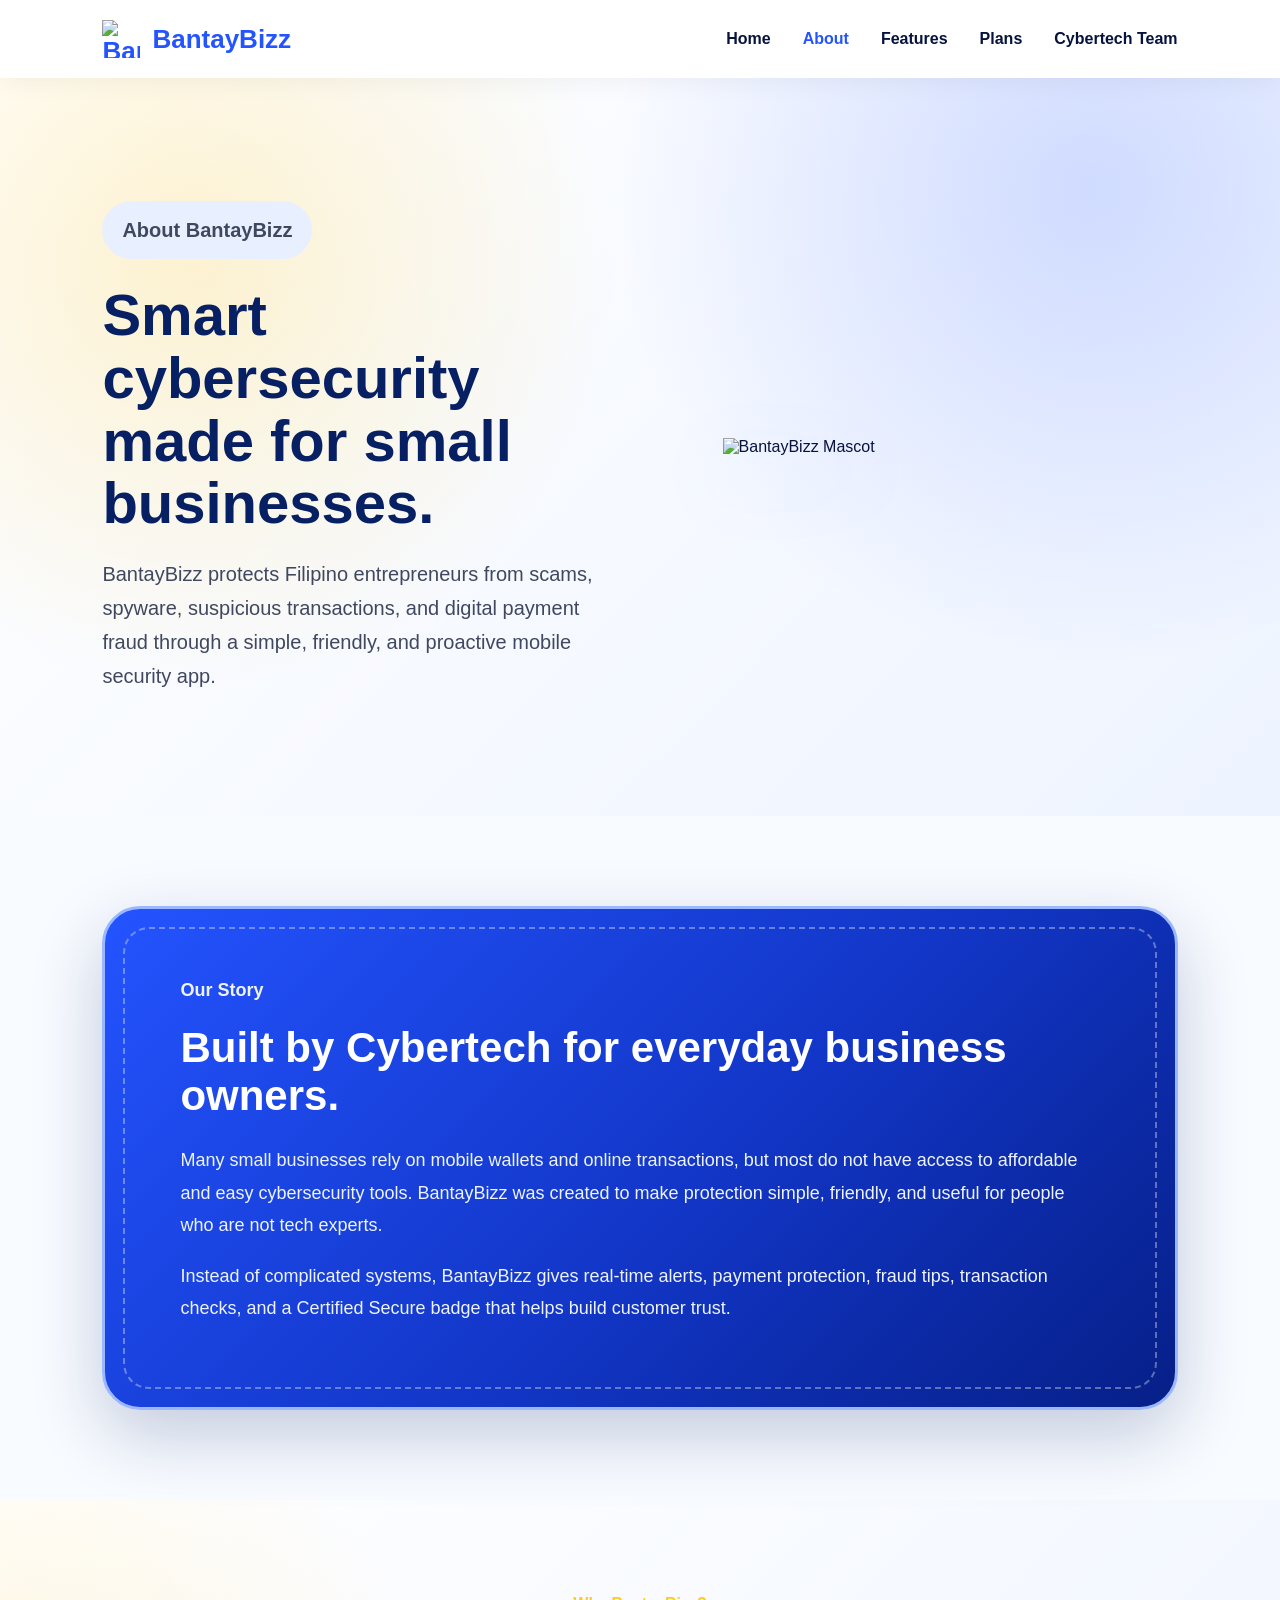
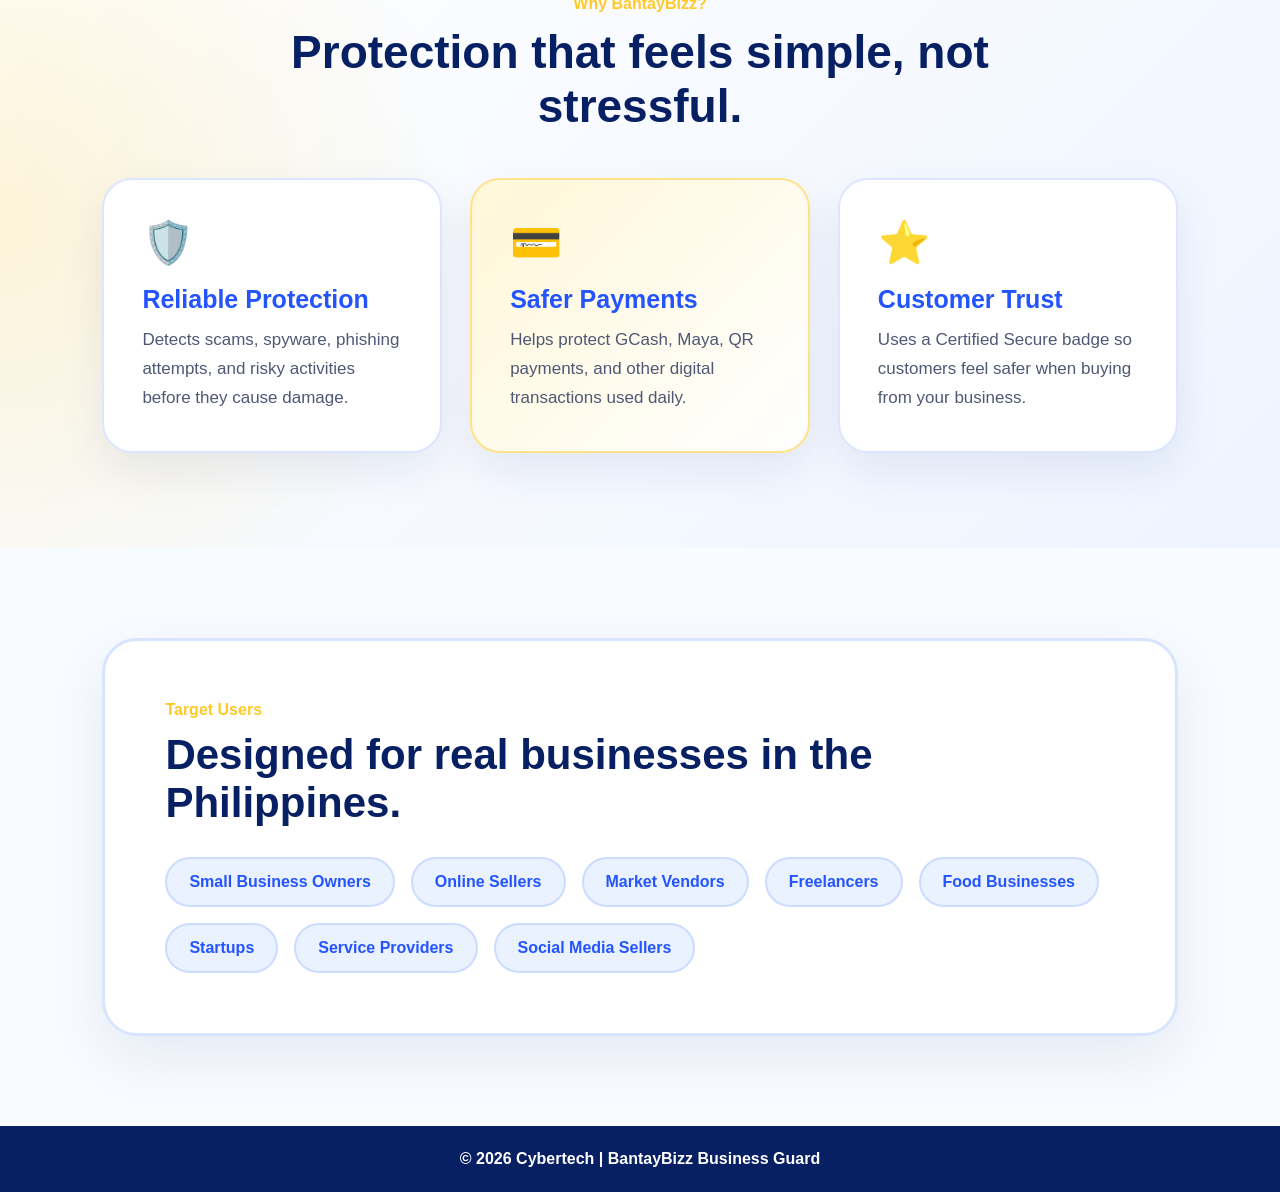
==== about.html @ c8e2ccb4 "Add files via upload" ====
<!DOCTYPE html>
<html lang="en">

<head>
    <meta charset="UTF-8" />
    <meta name="viewport" content="width=device-width, initial-scale=1.0" />
    <title>About | BantayBizz</title>
    <link rel="stylesheet" href="style.css?v=12" />
</head>

<body>

    <header>
        <nav class="navbar">
            <a href="index.html" class="brand">
                <img src="pics/app_icon.png" alt="BantayBizz Icon">
                <span>BantayBizz</span>
            </a>

            <ul class="nav-links">
                <li><a href="index.html">Home</a></li>
                <li><a href="about.html" class="active">About</a></li>
                <li><a href="features.html">Features</a></li>
                <li><a href="plans.html">Plans</a></li>
                <li><a href="cybertech.html">Cybertech Team</a></li>
            </ul>
        </nav>
    </header>

    <main>

        <section class="about-hero">
            <div class="about-hero-text">
                <p class="badge">About BantayBizz</p>
                <h1>Smart cybersecurity made for small businesses.</h1>
                <p>
                    BantayBizz protects Filipino entrepreneurs from scams, spyware,
                    suspicious transactions, and digital payment fraud through a simple,
                    friendly, and proactive mobile security app.
                </p>
            </div>

            <div class="about-hero-img">
                <img src="pics/mascot.png" alt="BantayBizz Mascot">
            </div>
        </section>

        <section class="about-content">
            <div class="about-blue-card">
                <p class="section-label">Our Story</p>
                <h2>Built by Cybertech for everyday business owners.</h2>

                <p>
                    Many small businesses rely on mobile wallets and online transactions, but
                    most do not have access to affordable and easy cybersecurity tools.
                    BantayBizz was created to make protection simple, friendly, and useful for
                    people who are not tech experts.
                </p>

                <p>
                    Instead of complicated systems, BantayBizz gives real-time alerts,
                    payment protection, fraud tips, transaction checks, and a Certified Secure
                    badge that helps build customer trust.
                </p>
            </div>
        </section>

        <section class="why-section">
            <p class="section-label center">Why BantayBizz?</p>
            <h2 class="section-title">Protection that feels simple, not stressful.</h2>

            <div class="three-grid">
                <div class="why-card">
                    <span>🛡️</span>
                    <h3>Reliable Protection</h3>
                    <p>Detects scams, spyware, phishing attempts, and risky activities before they cause damage.</p>
                </div>

                <div class="why-card yellow-card">
                    <span>💳</span>
                    <h3>Safer Payments</h3>
                    <p>Helps protect GCash, Maya, QR payments, and other digital transactions used daily.</p>
                </div>

                <div class="why-card">
                    <span>⭐</span>
                    <h3>Customer Trust</h3>
                    <p>Uses a Certified Secure badge so customers feel safer when buying from your business.</p>
                </div>
            </div>
        </section>

        <section class="target-section">
            <div class="target-box">
                <p class="section-label">Target Users</p>
                <h2>Designed for real businesses in the Philippines.</h2>

                <div class="target-tags">
                    <span>Small Business Owners</span>
                    <span>Online Sellers</span>
                    <span>Market Vendors</span>
                    <span>Freelancers</span>
                    <span>Food Businesses</span>
                    <span>Startups</span>
                    <span>Service Providers</span>
                    <span>Social Media Sellers</span>
                </div>
            </div>
        </section>

    </main>

    <footer>
        <p>© 2026 Cybertech | BantayBizz Business Guard</p>
    </footer>

</body>

</html>
---- style.css ----
* {
    margin: 0;
    padding: 0;
    box-sizing: border-box;
    font-family: "Trebuchet MS", Arial, sans-serif;
}

:root {
    --blue: #2454ff;
    --blue2: #1236c7;
    --dark: #071f63;
    --yellow: #ffc928;
    --text: #07133f;
    --green: #10b861;
}

body {
    color: var(--text);
    background: #f8fbff;
}

header {
    background: white;
    box-shadow: 0 4px 25px rgba(0, 0, 0, 0.05);
    position: sticky;
    top: 0;
    z-index: 99;
}

.navbar {
    width: 84%;
    height: 78px;
    margin: auto;
    display: flex;
    align-items: center;
    justify-content: space-between;
}

.brand {
    text-decoration: none;
    color: var(--blue);
    font-size: 26px;
    font-weight: 900;
    display: flex;
    align-items: center;
    gap: 12px;
}

.brand img {
    width: 38px;
    height: 38px;
    object-fit: contain;
}

.nav-links {
    display: flex;
    list-style: none;
    gap: 32px;
}

.nav-links a {
    text-decoration: none;
    color: var(--text);
    font-weight: 900;
}

.nav-links a:hover,
.nav-links .active {
    color: var(--blue);
}

.hero {
    width: 100%;
    min-height: 88vh;
    display: grid;
    grid-template-columns: minmax(0, 1fr) 450px;
    align-items: center;
    gap: 80px;
    padding: 80px 8%;
    background:
        radial-gradient(circle at 15% 25%, rgba(255, 200, 0, 0.26), transparent 35%),
        radial-gradient(circle at 85% 20%, rgba(36, 84, 255, 0.2), transparent 40%),
        radial-gradient(circle at 50% 100%, rgba(255, 215, 0, 0.1), transparent 45%),
        linear-gradient(135deg, #ffffff 0%, #f7faff 45%, #edf3ff 100%);
    position: relative;
    overflow: hidden;
}

.hero::before {
    content: "✦  ✧  ✦";
    position: absolute;
    top: 105px;
    left: 44%;
    color: rgba(36, 84, 255, 0.18);
    font-size: 38px;
    letter-spacing: 35px;
}

.badge {
    display: inline-block;
    background: #e8efff;
    color: var(--blue);
    padding: 12px 20px;
    border-radius: 40px;
    font-weight: 900;
    margin-bottom: 25px;
}

.hero h1 {
    font-size: 66px;
    line-height: 1.05;
    color: var(--dark);
    margin-bottom: 20px;
}

.hero h1 span {
    color: var(--blue);
}

.hero h1::after {
    content: "";
    display: block;
    width: 180px;
    height: 7px;
    background: var(--yellow);
    border-radius: 20px;
    margin-top: 20px;
}

.description {
    max-width: 560px;
    font-size: 20px;
    line-height: 1.5;
    color: #3d4253;
    margin-bottom: 30px;
}

.buttons {
    display: flex;
    gap: 15px;
}

.btn {
    text-decoration: none;
    padding: 15px 28px;
    border-radius: 40px;
    font-weight: 900;
    display: inline-block;
}

.primary {
    background: var(--blue);
    color: white;
}

.secondary {
    border: 2px solid var(--blue);
    color: var(--blue);
}

.light-btn {
    background: var(--yellow);
    color: var(--dark);
}

.hero-phone {
    display: flex;
    justify-content: center;
    align-items: center;
}

.iphone {
    width: 370px;
    height: 715px;
    background: linear-gradient(180deg, #fffefa 0%, #f7faff 100%);
    border: 10px solid #111;
    border-radius: 54px;
    padding: 58px 22px 82px;
    position: relative;
    overflow: hidden;
    box-shadow: 0 38px 90px rgba(36, 84, 255, 0.30);
}

.dynamic-island {
    position: absolute;
    top: 18px;
    left: 50%;
    transform: translateX(-50%);
    width: 112px;
    height: 30px;
    background: #111;
    border-radius: 40px;
    z-index: 5;
}

.phone-status {
    display: flex;
    justify-content: space-between;
    font-size: 13px;
    font-weight: 900;
    margin-bottom: 18px;
}

.status-icons {
    display: flex;
    align-items: center;
    gap: 8px;
}

.signal {
    width: 18px;
    height: 12px;
    background:
        linear-gradient(var(--dark), var(--dark)) 0 7px/4px 5px no-repeat,
        linear-gradient(var(--dark), var(--dark)) 7px 4px/4px 8px no-repeat,
        linear-gradient(var(--dark), var(--dark)) 14px 0/4px 12px no-repeat;
}

.wifi {
    width: 14px;
    height: 14px;
    border: 3px solid var(--dark);
    border-left-color: transparent;
    border-bottom-color: transparent;
    border-radius: 50%;
    transform: rotate(-45deg);
}

.battery {
    width: 24px;
    height: 12px;
    border: 2px solid var(--dark);
    border-radius: 4px;
    position: relative;
}

.battery::before {
    content: "";
    position: absolute;
    right: -5px;
    top: 3px;
    width: 3px;
    height: 5px;
    background: var(--dark);
    border-radius: 2px;
}

.battery::after {
    content: "";
    position: absolute;
    left: 2px;
    top: 2px;
    width: 15px;
    height: 4px;
    background: var(--green);
    border-radius: 2px;
}

.app-logo {
    display: grid;
    grid-template-columns: 42px 1fr 38px;
    align-items: center;
    gap: 10px;
    margin-bottom: 16px;
}

.app-logo img {
    width: 42px;
    height: 42px;
    object-fit: contain;
}

.app-logo h3 {
    color: var(--blue);
    font-size: 22px;
    line-height: 1;
}

.app-logo p {
    color: var(--dark);
    font-size: 10px;
    font-weight: 900;
    letter-spacing: 2px;
    text-transform: uppercase;
}

.phone-bell {
    position: relative;
    width: 30px;
    height: 32px;
    border: 3px solid var(--blue);
    border-radius: 16px 16px 10px 10px;
    display: inline-block;
}

.phone-bell::before {
    content: "";
    position: absolute;
    top: -7px;
    left: 9px;
    width: 7px;
    height: 7px;
    border: 3px solid var(--blue);
    border-bottom: 0;
    border-radius: 10px 10px 0 0;
}

.phone-bell::after {
    content: "";
    position: absolute;
    bottom: -8px;
    left: 8px;
    width: 9px;
    height: 5px;
    background: var(--blue);
    border-radius: 0 0 8px 8px;
}

.phone-bell b {
    position: absolute;
    top: -11px;
    right: -11px;
    background: #ff3b30;
    color: white;
    font-size: 10px;
    padding: 3px 6px;
    border-radius: 50%;
    z-index: 4;
}

.secure-card {
    background: linear-gradient(135deg, #2454ff 0%, #1236c7 55%, #061f88 100%);
    color: white;
    border-radius: 28px;
    padding: 22px;
    display: grid;
    grid-template-columns: 1fr 76px;
    align-items: center;
    gap: 12px;
    box-shadow: 0 18px 40px rgba(36, 84, 255, 0.35);
    margin-bottom: 14px;
    position: relative;
    overflow: hidden;
}

.secure-card::after {
    content: "✦";
    position: absolute;
    right: 18px;
    top: 10px;
    color: var(--yellow);
    font-size: 25px;
}

.secure-card p {
    font-size: 12px;
    opacity: 0.9;
    font-weight: 900;
}

.secure-card h2 {
    font-size: 30px;
    margin: 6px 0;
}

.secure-card span {
    font-size: 12px;
    opacity: 0.9;
}

.shield-icon {
    width: 68px;
    height: 74px;
    background: white;
    color: var(--green);
    border-radius: 24px 24px 38px 38px;
    display: flex;
    align-items: center;
    justify-content: center;
    font-size: 34px;
    font-weight: 900;
    transform: rotate(5deg);
    box-shadow: inset 0 0 0 4px rgba(36, 84, 255, 0.15);
}

.score-row {
    display: grid;
    grid-template-columns: 1fr 1fr;
    gap: 12px;
    margin-bottom: 15px;
}

.score-card,
.scan-card {
    background: white;
    border: 1px solid #dce6ff;
    border-radius: 20px;
    padding: 16px;
    min-height: 102px;
    box-shadow: 0 10px 25px rgba(7, 31, 99, 0.08);
}

.score-card p,
.scan-card p {
    color: #606980;
    font-size: 12px;
    font-weight: 900;
    margin-bottom: 8px;
}

.score-card h2 {
    color: var(--dark);
    font-size: 36px;
}

.score-card h2 span {
    color: var(--green);
    font-size: 21px;
}

.scan-card h3 {
    color: var(--blue);
    font-size: 23px;
}

.scan-card span {
    color: #606980;
    font-size: 12px;
    font-weight: 700;
}

.quick-label {
    color: #4f5874;
    font-size: 13px;
    font-weight: 900;
    margin-bottom: 10px;
}

.action-list {
    display: grid;
    gap: 10px;
    margin-bottom: 13px;
}

.action-item {
    background: white;
    border: 1px solid #dce6ff;
    border-radius: 18px;
    padding: 13px 15px;
    display: grid;
    grid-template-columns: 38px 1fr;
    gap: 10px;
    align-items: center;
    box-shadow: 0 8px 22px rgba(7, 31, 99, 0.07);
}

.action-item h4 {
    color: var(--dark);
    font-size: 15px;
}

.action-item p {
    color: #606980;
    font-size: 11px;
    margin-top: 2px;
}

.icon {
    width: 28px;
    height: 28px;
    display: inline-block;
    position: relative;
}

.shield-mini {
    background: linear-gradient(135deg, #43b3ff, #2454ff);
    border-radius: 9px 9px 15px 15px;
}

.shield-mini::after {
    content: "✓";
    color: white;
    font-size: 15px;
    font-weight: 900;
    position: absolute;
    left: 8px;
    top: 4px;
}

.card-mini {
    background: linear-gradient(135deg, #32c5ff, #2454ff);
    border-radius: 6px;
}

.card-mini::before {
    content: "";
    position: absolute;
    left: 4px;
    right: 4px;
    top: 7px;
    height: 4px;
    background: white;
}

.card-mini::after {
    content: "";
    position: absolute;
    left: 5px;
    bottom: 6px;
    width: 10px;
    height: 3px;
    background: var(--yellow);
}

.lock-mini {
    background: linear-gradient(135deg, #ffcf4a, #ff4e7a);
    border-radius: 6px;
}

.lock-mini::before {
    content: "";
    position: absolute;
    left: 7px;
    top: -8px;
    width: 13px;
    height: 13px;
    border: 4px solid #ffcf4a;
    border-bottom: 0;
    border-radius: 14px 14px 0 0;
}

.lock-mini::after {
    content: "";
    position: absolute;
    left: 12px;
    top: 9px;
    width: 5px;
    height: 9px;
    background: white;
    border-radius: 4px;
}

.trust-card {
    background: linear-gradient(135deg, #fff7d8, #eaf1ff);
    border: 1px solid #ffe28a;
    border-radius: 22px;
    padding: 14px;
    display: grid;
    grid-template-columns: 1fr 65px;
    gap: 10px;
    align-items: center;
}

.trust-card h3 {
    color: var(--dark);
    font-size: 17px;
}

.trust-card p {
    color: #5f6680;
    font-size: 12px;
    margin-top: 4px;
}

.trust-card img {
    width: 65px;
    height: 65px;
    object-fit: contain;
}

.phone-nav {
    position: absolute;
    left: 0;
    right: 0;
    bottom: 0;
    height: 72px;
    background: white;
    border-top: 1px solid #dbe5ff;
    display: grid;
    grid-template-columns: repeat(4, 1fr);
    align-items: center;
}

.phone-nav span {
    text-align: center;
    font-size: 11px;
    font-weight: 900;
    color: var(--dark);
    line-height: 1.4;
}

.phone-nav .active {
    color: var(--blue);
}

.info-section {
    width: 100%;
    padding: 95px 8%;
    background:
        radial-gradient(circle at 18% 20%, rgba(255, 201, 40, 0.18), transparent 32%),
        radial-gradient(circle at 85% 30%, rgba(36, 84, 255, 0.16), transparent 38%),
        linear-gradient(135deg, #f8fbff, #eef4ff);
}

.doodle-box {
    background: linear-gradient(135deg, #2454ff 0%, #1236c7 55%, #061f88 100%);
    border: 3px solid #9bb7ff;
    border-radius: 38px;
    padding: 70px 80px;
    display: grid;
    grid-template-columns: 370px 1fr;
    gap: 70px;
    align-items: center;
    box-shadow: 0 25px 70px rgba(7, 31, 99, 0.22);
    position: relative;
    overflow: hidden;
}

.doodle-box::after {
    content: "";
    position: absolute;
    inset: 18px;
    border: 2px dashed rgba(255, 255, 255, 0.35);
    border-radius: 26px;
    pointer-events: none;
}

.doodle-box::before {
    content: "✦";
    position: absolute;
    top: 35px;
    right: 45px;
    color: var(--yellow);
    font-size: 42px;
}

.mascot-side img {
    width: 365px;
    max-width: 100%;
    display: block;
    filter: drop-shadow(0 18px 25px rgba(0, 0, 0, 0.22));
}

.text-side {
    position: relative;
    z-index: 2;
}

.section-label {
    color: var(--yellow);
    font-weight: 900;
    margin-bottom: 12px;
}

.text-side h2 {
    font-size: 42px;
    line-height: 1.2;
    color: white;
    margin-bottom: 22px;
}

.text-side p {
    font-size: 18px;
    line-height: 1.8;
    color: #eef4ff;
    margin-bottom: 18px;
}

footer {
    background: var(--dark);
    color: white;
    text-align: center;
    padding: 24px;
    font-weight: 700;
}

@media (max-width: 950px) {
    .nav-links {
        display: none;
    }

    .hero {
        grid-template-columns: 1fr;
        text-align: center;
        padding: 55px 7%;
    }

    .hero h1 {
        font-size: 45px;
    }

    .hero h1::after {
        margin-left: auto;
        margin-right: auto;
    }

    .buttons {
        justify-content: center;
    }

    .doodle-box {
        grid-template-columns: 1fr;
        text-align: center;
        padding: 40px;
    }

    .mascot-side img {
        margin: auto;
    }
}

/* ABOUT PAGE */

.about-hero {
    min-height: 82vh;
    padding: 90px 8%;
    display: grid;
    grid-template-columns: 1fr 480px;
    gap: 70px;
    align-items: center;
    background:
        radial-gradient(circle at 15% 25%, rgba(255, 201, 40, 0.22), transparent 35%),
        radial-gradient(circle at 85% 15%, rgba(36, 84, 255, 0.18), transparent 38%),
        linear-gradient(135deg, #ffffff, #eef4ff);
}

.about-hero-text h1 {
    font-size: 58px;
    line-height: 1.08;
    color: var(--dark);
    margin-bottom: 22px;
}

.about-hero-text p {
    font-size: 20px;
    line-height: 1.7;
    color: #40485f;
    max-width: 720px;
}

.about-hero-img {
    display: flex;
    justify-content: center;
}

.about-hero-img img {
    width: 430px;
    max-width: 100%;
    filter: drop-shadow(0 25px 40px rgba(36, 84, 255, 0.22));
    animation: floatAbout 4s ease-in-out infinite;
}

@keyframes floatAbout {

    0%,
    100% {
        transform: translateY(0);
    }

    50% {
        transform: translateY(-14px);
    }
}

.about-content {
    padding: 90px 8%;
    background: #f8fbff;
}

.about-blue-card {
    background: linear-gradient(135deg, #2454ff, #1236c7 55%, #061f88);
    color: white;
    padding: 65px 75px;
    border-radius: 38px;
    border: 3px solid #9bb7ff;
    box-shadow: 0 25px 70px rgba(7, 31, 99, 0.22);
    position: relative;
    overflow: hidden;
}

.about-blue-card::after {
    content: "";
    position: absolute;
    inset: 18px;
    border: 2px dashed rgba(255, 255, 255, 0.35);
    border-radius: 26px;
    pointer-events: none;
}

.about-blue-card h2 {
    font-size: 42px;
    margin-bottom: 24px;
}

.about-blue-card p {
    color: #eef4ff;
    font-size: 18px;
    line-height: 1.8;
    margin-bottom: 18px;
    position: relative;
    z-index: 2;
}

.why-section {
    padding: 95px 8%;
    text-align: center;
    background:
        radial-gradient(circle at left, rgba(255, 201, 40, 0.18), transparent 35%),
        linear-gradient(135deg, #ffffff, #eef4ff);
}

.center {
    text-align: center;
}

.section-title {
    font-size: 46px;
    color: var(--dark);
    margin: 12px auto 45px;
    max-width: 850px;
}

.three-grid {
    display: grid;
    grid-template-columns: repeat(3, 1fr);
    gap: 28px;
}

.why-card {
    background: white;
    border: 2px solid #dce6ff;
    border-radius: 30px;
    padding: 38px;
    text-align: left;
    box-shadow: 0 18px 45px rgba(7, 31, 99, 0.08);
    transition: 0.3s;
}

.why-card:hover {
    transform: translateY(-10px);
    box-shadow: 0 25px 60px rgba(36, 84, 255, 0.18);
}

.why-card span {
    font-size: 42px;
}

.why-card h3 {
    color: var(--blue);
    font-size: 25px;
    margin: 18px 0 12px;
}

.why-card p {
    color: #4f5874;
    line-height: 1.7;
    font-size: 17px;
}

.yellow-card {
    background: linear-gradient(135deg, #fff7d8, #ffffff);
    border-color: #ffe28a;
}

.target-section {
    padding: 90px 8%;
    background: #f8fbff;
}

.target-box {
    background: white;
    border: 3px solid #d7e5ff;
    border-radius: 35px;
    padding: 60px;
    box-shadow: 0 22px 60px rgba(7, 31, 99, 0.08);
}

.target-box h2 {
    color: var(--dark);
    font-size: 42px;
    margin-bottom: 30px;
}

.target-tags {
    display: flex;
    flex-wrap: wrap;
    gap: 16px;
}

.target-tags span {
    background: #eaf1ff;
    color: var(--blue);
    padding: 14px 22px;
    border-radius: 999px;
    font-weight: 900;
    border: 2px solid #cbdcff;
}

@media (max-width: 950px) {
    .about-hero {
        grid-template-columns: 1fr;
        text-align: center;
    }

    .about-hero-text p {
        margin: auto;
    }

    .three-grid {
        grid-template-columns: 1fr;
    }

    .target-box {
        text-align: center;
    }

    .target-tags {
        justify-content: center;
    }
}

/* ===========================
   FEATURES PAGE
=========================== */

.features-hero {
    display: flex;
    align-items: center;
    justify-content: space-between;
    gap: 80px;

    padding: 110px 10% 90px;

    background:
        radial-gradient(circle at left, #fff4bf 0%, transparent 35%),
        radial-gradient(circle at right, #dfe8ff 0%, transparent 35%),
        #f7faff;
}

.features-hero-text {
    flex: 1;
}

.features-hero-text h1 {
    font-size: 62px;
    line-height: 1.05;
    color: #08266f;
    margin: 18px 0;
    max-width: 560px;
}

.features-hero-text p {
    max-width: 600px;
    color: #43506e;
    font-size: 18px;
    line-height: 1.8;
}

.features-hero-art {
    flex: 1;
    display: flex;
    justify-content: center;
}

.features-hero-art img {
    width: 430px;
    filter: drop-shadow(0 25px 45px rgba(27, 73, 214, .18));
    animation: float 4s ease-in-out infinite;
}

@keyframes float {

    0% {
        transform: translateY(0);
    }

    50% {
        transform: translateY(-14px);
    }

    100% {
        transform: translateY(0);
    }

}


/* ===========================
CAROUSEL
=========================== */

.feature-carousel-section {

    padding: 90px 8%;
    background: #f7faff;

}

.carousel-header {

    display: flex;
    justify-content: space-between;
    align-items: center;
    margin-bottom: 45px;

}

.carousel-header h2 {

    font-size: 42px;
    color: #08266f;

}

.carousel-buttons {

    display: flex;
    gap: 12px;

}

.carousel-buttons button {

    width: 52px;
    height: 52px;

    border: none;
    cursor: pointer;

    border-radius: 50%;

    background: white;

    font-size: 28px;

    color: #2752ff;

    box-shadow: 0 15px 30px rgba(0, 0, 0, .08);

    transition: .25s;

}

.carousel-buttons button:hover {

    background: #2752ff;
    color: white;
    transform: translateY(-3px);

}

.carousel-wrapper {

    overflow: hidden;

}

.features-carousel {

    display: flex;
    gap: 28px;

    overflow-x: auto;

    scroll-behavior: smooth;

    padding-bottom: 20px;

    scrollbar-width: none;

}

.features-carousel::-webkit-scrollbar {

    display: none;

}


/* ===========================
FEATURE CARD
=========================== */

.feature-card {

    min-width: 330px;

    background: white;

    border-radius: 28px;

    padding: 35px;

    box-shadow: 0 20px 45px rgba(34, 73, 190, .08);

    transition: .35s;

    position: relative;

    overflow: hidden;

}

.feature-card::before {

    content: "";

    position: absolute;

    left: 0;
    top: 0;

    height: 6px;
    width: 100%;

    background: linear-gradient(90deg, #2752ff, #ffd54d);

}

.feature-card:hover {

    transform: translateY(-12px);

    box-shadow: 0 35px 60px rgba(39, 82, 255, .18);

}

.feature-icon {

    width: 74px;
    height: 74px;

    display: flex;
    justify-content: center;
    align-items: center;

    border-radius: 22px;

    font-size: 34px;

    background: #fff9e6;

    margin-bottom: 25px;

}

.feature-card h3 {

    font-size: 30px;

    color: #08266f;

    margin-bottom: 16px;

}

.feature-card p {

    color: #56637d;

    font-size: 17px;

    line-height: 1.8;

}


/* ===========================
TIMELINE
=========================== */

.timeline-section {

    padding: 100px 8%;

    background: white;

    text-align: center;

}

.timeline {

    display: flex;

    justify-content: center;

    align-items: flex-start;

    margin-top: 70px;

    gap: 22px;

    flex-wrap: wrap;

}

.step {

    width: 220px;

}

.circle {

    width: 70px;
    height: 70px;

    margin: auto;

    border-radius: 50%;

    display: flex;

    justify-content: center;
    align-items: center;

    background: linear-gradient(135deg, #2752ff, #003ec9);

    color: white;

    font-size: 24px;

    font-weight: 700;

    margin-bottom: 20px;

    box-shadow: 0 15px 30px rgba(39, 82, 255, .25);

}

.step h4 {

    color: #08266f;

    margin-bottom: 12px;

    font-size: 24px;

}

.step p {

    color: #59667f;

    line-height: 1.7;

}

.line {

    width: 65px;

    height: 4px;

    margin-top: 34px;

    background: #ffd54d;

    border-radius: 20px;

}


/* ===========================
CTA
=========================== */

.cta-section {

    margin: 90px auto;

    width: min(1200px, 90%);

    padding: 70px;

    border-radius: 35px;

    text-align: center;

    background: linear-gradient(135deg, #1d4cff, #08266f);

    color: white;

    box-shadow: 0 30px 60px rgba(24, 64, 210, .18);

}

.cta-section h2 {

    font-size: 48px;

    margin-bottom: 20px;

}

.cta-section p {

    font-size: 18px;

    opacity: .95;

    max-width: 700px;

    margin: auto;

    line-height: 1.8;

    margin-bottom: 40px;

}

.cta-btn {

    background: white;

    color: #2752ff;

    padding: 16px 38px;

    border-radius: 40px;

    font-weight: 700;

    text-decoration: none;

    transition: .3s;

    display: inline-block;

}

.cta-btn:hover {

    transform: translateY(-4px);

    background: #ffd54d;

    color: #08266f;

}


/* ===========================
RESPONSIVE
=========================== */

@media(max-width:900px) {

    .features-hero {

        flex-direction: column-reverse;
        text-align: center;
        gap: 40px;

    }

    .features-hero-text h1 {

        font-size: 48px;
        margin: auto;

    }

    .features-hero-text p {

        margin: auto;

    }

    .features-hero-art img {

        width: 320px;

    }

    .carousel-header {

        flex-direction: column;
        gap: 25px;

    }

    .timeline {

        flex-direction: column;

        align-items: center;

    }

    .line {

        display: none;

    }

    .feature-card {

        min-width: 290px;

    }

}

/* =========================
   PLANS PAGE
========================= */

.plans-hero {
    text-align: center;
    padding: 110px 10% 70px;

    background:
        radial-gradient(circle at left, #fff2bb 0%, transparent 35%),
        radial-gradient(circle at right, #dfe8ff 0%, transparent 35%),
        #f7faff;
}

.plans-hero .badge {
    display: inline-block;
    padding: 12px 26px;
    border-radius: 50px;
    background: #eaf0ff;
    color: #2752ff;
    font-weight: 700;
    margin-bottom: 25px;
}

.plans-hero h1 {
    font-size: 64px;
    color: #08266f;
    margin-bottom: 20px;
}

.plans-hero p {
    max-width: 700px;
    margin: auto;
    font-size: 18px;
    line-height: 1.8;
    color: #586684;
}


/* =========================
   PRICING
========================= */

.pricing-section {

    display: grid;

    grid-template-columns: repeat(auto-fit, minmax(330px, 1fr));

    gap: 35px;

    padding: 80px 8%;

    background: #f7faff;

}

.pricing-card {

    background: white;

    border-radius: 35px;

    padding: 45px;

    position: relative;

    box-shadow: 0 25px 60px rgba(20, 55, 180, .08);

    transition: .35s;

    overflow: hidden;

}

.pricing-card::before {

    content: "";

    position: absolute;

    top: 0;
    left: 0;

    width: 100%;
    height: 6px;

    background: linear-gradient(90deg, #2752ff, #ffd54d);

}

.pricing-card:hover {

    transform: translateY(-12px);

    box-shadow: 0 40px 70px rgba(36, 84, 255, .18);

}

.plan-label {

    font-size: 14px;

    letter-spacing: 2px;

    text-transform: uppercase;

    color: #2752ff;

    font-weight: 700;

    margin-bottom: 15px;

}

.pricing-card h2 {

    font-size: 58px;

    color: #08266f;

    margin-bottom: 10px;

}

.pricing-card h2 span {

    font-size: 22px;

    font-weight: 500;

    color: #5d6c8f;

}

.plan-desc {

    color: #586684;

    line-height: 1.8;

    margin-bottom: 25px;

}

.pricing-card ul {

    list-style: none;

    padding: 0;

    margin: 0 0 35px;

}

.pricing-card li {

    padding: 14px 0;

    color: #23345f;

    border-bottom: 1px solid #eef2ff;

}

.pricing-card li::before {

    content: "✔";

    color: #22b455;

    font-weight: bold;

    margin-right: 10px;

}

.plan-btn {

    display: block;

    text-align: center;

    padding: 16px;

    border-radius: 40px;

    text-decoration: none;

    font-weight: 700;

    color: #2752ff;

    border: 2px solid #2752ff;

    transition: .3s;

}

.plan-btn:hover {

    background: #2752ff;

    color: white;

}


/* =========================
FEATURED PLAN
========================= */

.featured-plan {

    transform: scale(1.05);

    background: linear-gradient(180deg, #ffffff, #f7fbff);

    border: 2px solid #2752ff;

}

.featured-plan:hover {

    transform: scale(1.08);

}

.popular-tag {

    position: absolute;

    right: 30px;
    top: 25px;

    padding: 8px 18px;

    border-radius: 30px;

    background: #ffd54d;

    font-weight: 700;

    color: #08266f;

    font-size: 14px;

}

.popular-btn {

    background: #2752ff;

    color: white;

}

.popular-btn:hover {

    background: #123dd4;

}


/* =========================
BOTTOM INFO
========================= */

.plan-note {

    width: min(1250px, 92%);

    margin: 90px auto;

    padding: 65px;

    border-radius: 35px;

    display: flex;

    align-items: center;

    justify-content: space-between;

    gap: 60px;

    background: linear-gradient(135deg, #0f46ff, #08266f);

    color: white;

    box-shadow: 0 35px 70px rgba(17, 57, 214, .18);

}

.plan-note h2 {

    font-size: 42px;

    margin-bottom: 20px;

}

.plan-note p {

    line-height: 1.9;

    font-size: 18px;

    opacity: .95;

    max-width: 700px;

}

.plan-note img {

    width: 260px;

    filter: drop-shadow(0 18px 40px rgba(0, 0, 0, .25));

    animation: float 4s ease-in-out infinite;

}


/* =========================
RESPONSIVE
========================= */

@media(max-width:950px) {

    .plans-hero h1 {

        font-size: 48px;

    }

    .pricing-section {

        grid-template-columns: 1fr;

    }

    .featured-plan {

        transform: none;

    }

    .featured-plan:hover {

        transform: translateY(-10px);

    }

    .plan-note {

        flex-direction: column;

        text-align: center;

        padding: 45px 35px;

    }

    .plan-note img {

        width: 180px;

    }

}

/* CYBERTECH TEAM PAGE */

.team-hero {
    min-height: 82vh;
    padding: 90px 8%;
    display: grid;
    grid-template-columns: 1fr 520px;
    gap: 70px;
    align-items: center;
    background:
        radial-gradient(circle at 15% 25%, rgba(255, 201, 40, 0.24), transparent 35%),
        radial-gradient(circle at 85% 15%, rgba(36, 84, 255, 0.2), transparent 38%),
        linear-gradient(135deg, #ffffff, #eef4ff);
}

.team-hero-text h1 {
    font-size: 62px;
    line-height: 1.08;
    color: var(--dark);
    margin: 20px 0;
}

.team-hero-text p {
    max-width: 700px;
    font-size: 20px;
    line-height: 1.7;
    color: #4f5874;
}

.team-logo-card {
    background: white;
    border: 3px solid #d7e5ff;
    border-radius: 38px;
    padding: 45px;
    box-shadow: 0 25px 70px rgba(7, 31, 99, 0.12);
    position: relative;
}

.team-logo-card::after {
    content: "";
    position: absolute;
    inset: 18px;
    border: 2px dashed rgba(36, 84, 255, 0.22);
    border-radius: 26px;
    pointer-events: none;
}

.team-logo-card img {
    width: 100%;
    display: block;
}

.mission-vision {
    padding: 90px 8%;
    display: grid;
    grid-template-columns: repeat(2, 1fr);
    gap: 30px;
    background: #f8fbff;
}

.mv-card {
    background: linear-gradient(135deg, #2454ff, #1236c7 55%, #061f88);
    color: white;
    border-radius: 35px;
    padding: 50px;
    box-shadow: 0 25px 60px rgba(7, 31, 99, 0.18);
    position: relative;
    overflow: hidden;
}

.mv-card::after {
    content: "";
    position: absolute;
    inset: 15px;
    border: 2px dashed rgba(255, 255, 255, 0.28);
    border-radius: 25px;
    pointer-events: none;
}

.mv-card span {
    font-size: 45px;
}

.mv-card h2 {
    font-size: 36px;
    margin: 18px 0;
}

.mv-card p {
    color: #eef4ff;
    font-size: 18px;
    line-height: 1.8;
}

.why-created {
    width: 84%;
    margin: 80px auto;
    background: white;
    border: 3px solid #d7e5ff;
    border-radius: 38px;
    padding: 65px;
    display: grid;
    grid-template-columns: 1fr 300px;
    gap: 60px;
    align-items: center;
    box-shadow: 0 25px 70px rgba(7, 31, 99, 0.08);
}

.why-created h2 {
    color: var(--dark);
    font-size: 42px;
    margin-bottom: 22px;
}

.why-created p {
    color: #4f5874;
    font-size: 18px;
    line-height: 1.8;
    margin-bottom: 18px;
}

.why-created img {
    width: 290px;
    filter: drop-shadow(0 20px 35px rgba(36, 84, 255, 0.18));
}

.team-section {
    padding: 90px 8%;
    background:
        radial-gradient(circle at left, rgba(255, 201, 40, .18), transparent 35%),
        linear-gradient(135deg, #ffffff, #eef4ff);
    text-align: center;
}

.team-grid {
    margin-top: 45px;
    display: grid;
    grid-template-columns: repeat(4, 1fr);
    gap: 25px;
}

.member-card {
    background: white;
    border: 2px solid #dce6ff;
    border-radius: 30px;
    padding: 35px 25px;
    box-shadow: 0 18px 45px rgba(7, 31, 99, .08);
    transition: .3s;
}

.member-card:hover {
    transform: translateY(-10px);
    box-shadow: 0 28px 60px rgba(36, 84, 255, .18);
    border-color: var(--blue);
}

.member-photo {
    width: 95px;
    height: 95px;
    margin: 0 auto 22px;
    border-radius: 50%;
    background: linear-gradient(135deg, var(--blue), var(--yellow));
    display: flex;
    justify-content: center;
    align-items: center;
    color: white;
    font-size: 28px;
    font-weight: 900;
    box-shadow: 0 14px 30px rgba(36, 84, 255, .22);
}

.member-card h3 {
    color: var(--dark);
    font-size: 20px;
    margin-bottom: 10px;
}

.member-card p {
    color: #4f5874;
    font-weight: 800;
}

@media (max-width: 950px) {

    .team-hero,
    .why-created {
        grid-template-columns: 1fr;
        text-align: center;
    }

    .mission-vision {
        grid-template-columns: 1fr;
    }

    .team-grid {
        grid-template-columns: 1fr;
    }

    .why-created img {
        margin: auto;
    }
}
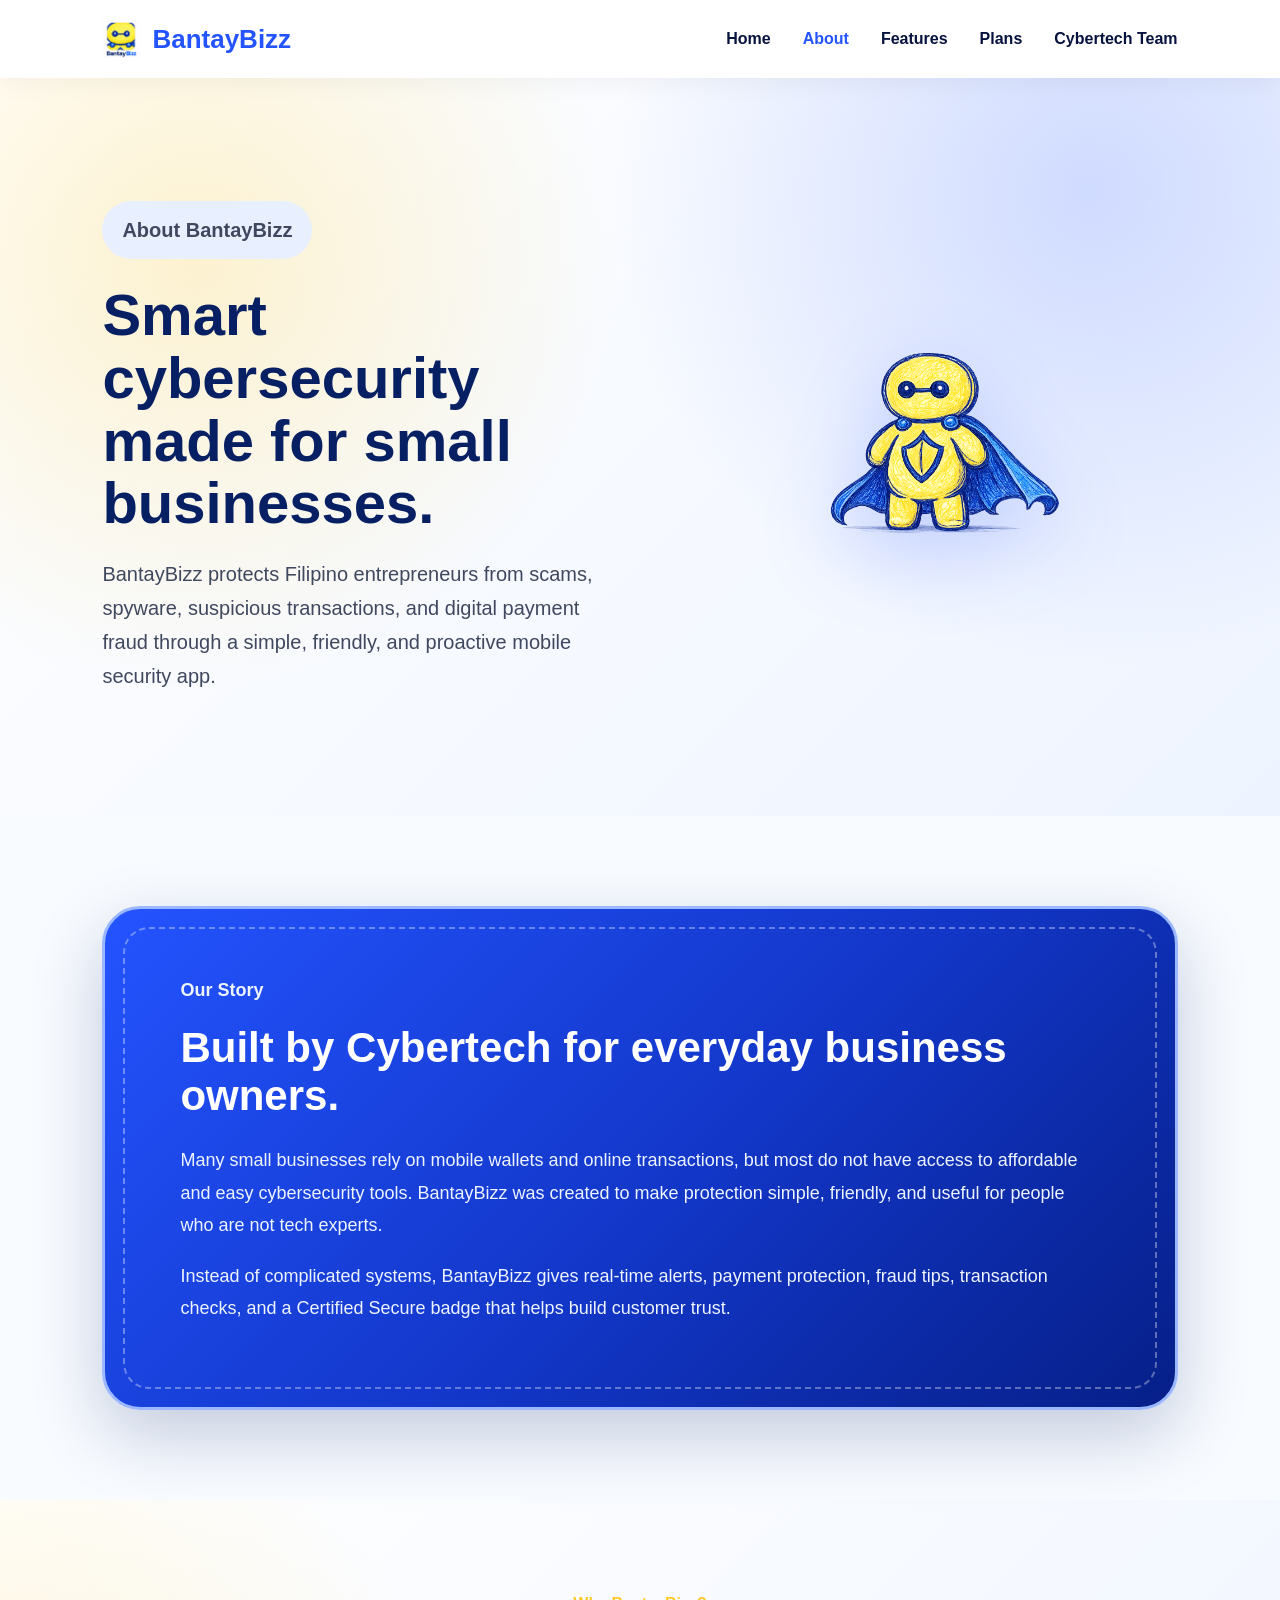
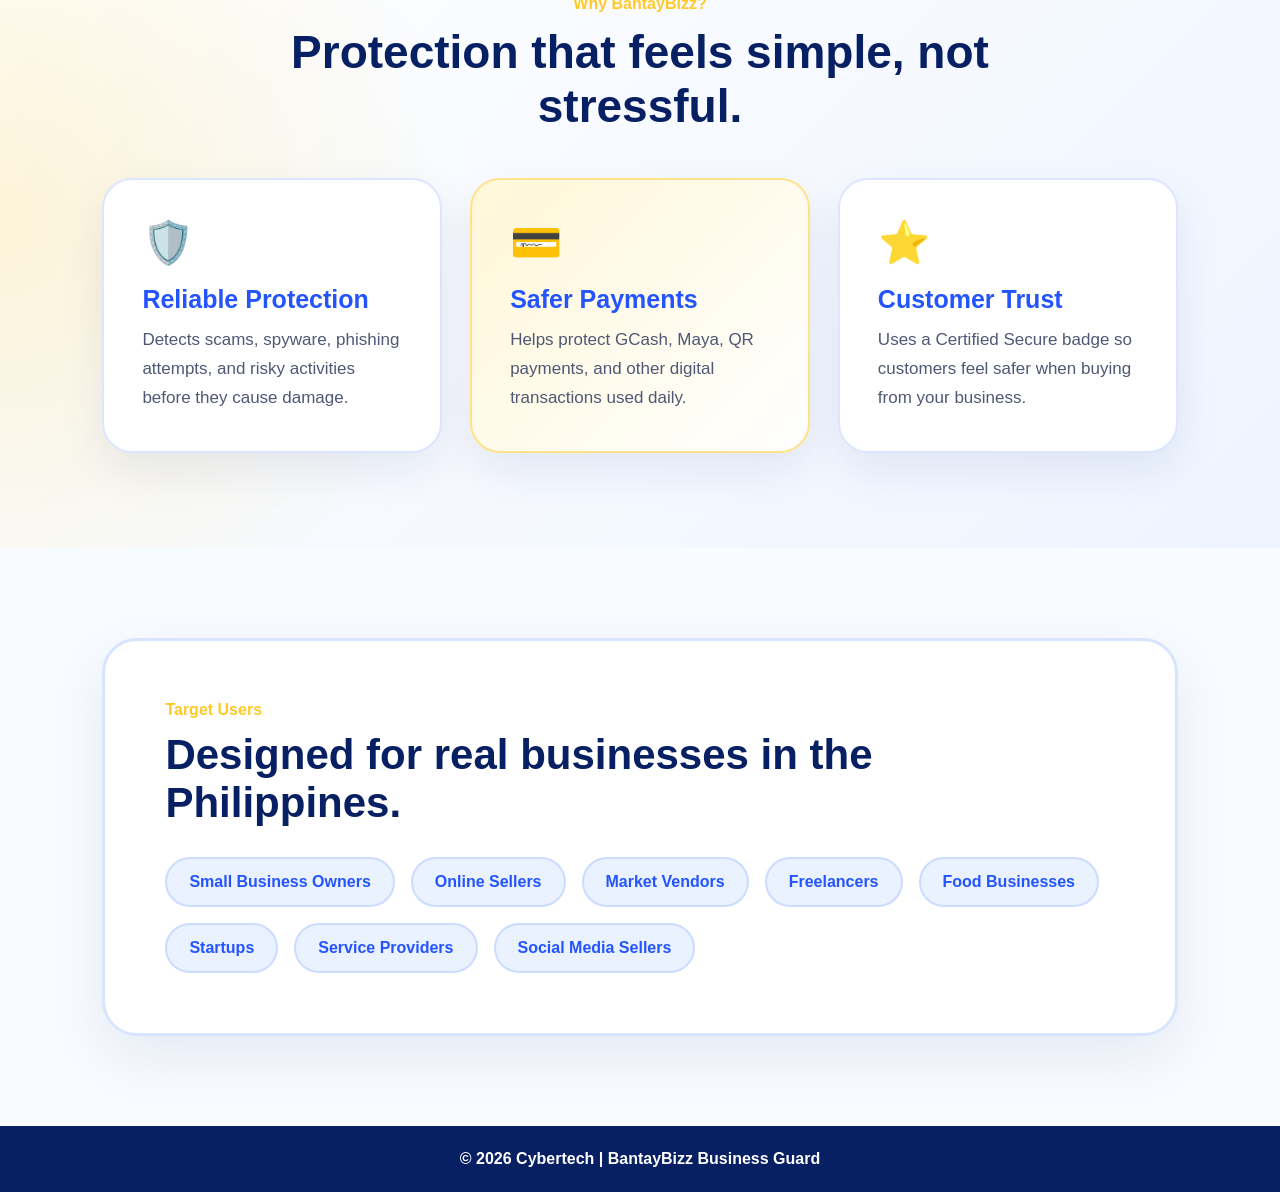
==== commit 6bdf88c4: "Update about.html" ====
--- a/about.html
+++ b/about.html
@@ -13,7 +13,7 @@
     <header>
         <nav class="navbar">
             <a href="index.html" class="brand">
-                <img src="pics/app_icon.png" alt="BantayBizz Icon">
+                <img src="app_icon.png" alt="BantayBizz Icon">
                 <span>BantayBizz</span>
             </a>
 
@@ -41,7 +41,7 @@
             </div>
 
             <div class="about-hero-img">
-                <img src="pics/mascot.png" alt="BantayBizz Mascot">
+                <img src="mascot.png" alt="BantayBizz Mascot">
             </div>
         </section>
 
@@ -116,4 +116,4 @@
 
 </body>
 
-</html>+</html>
